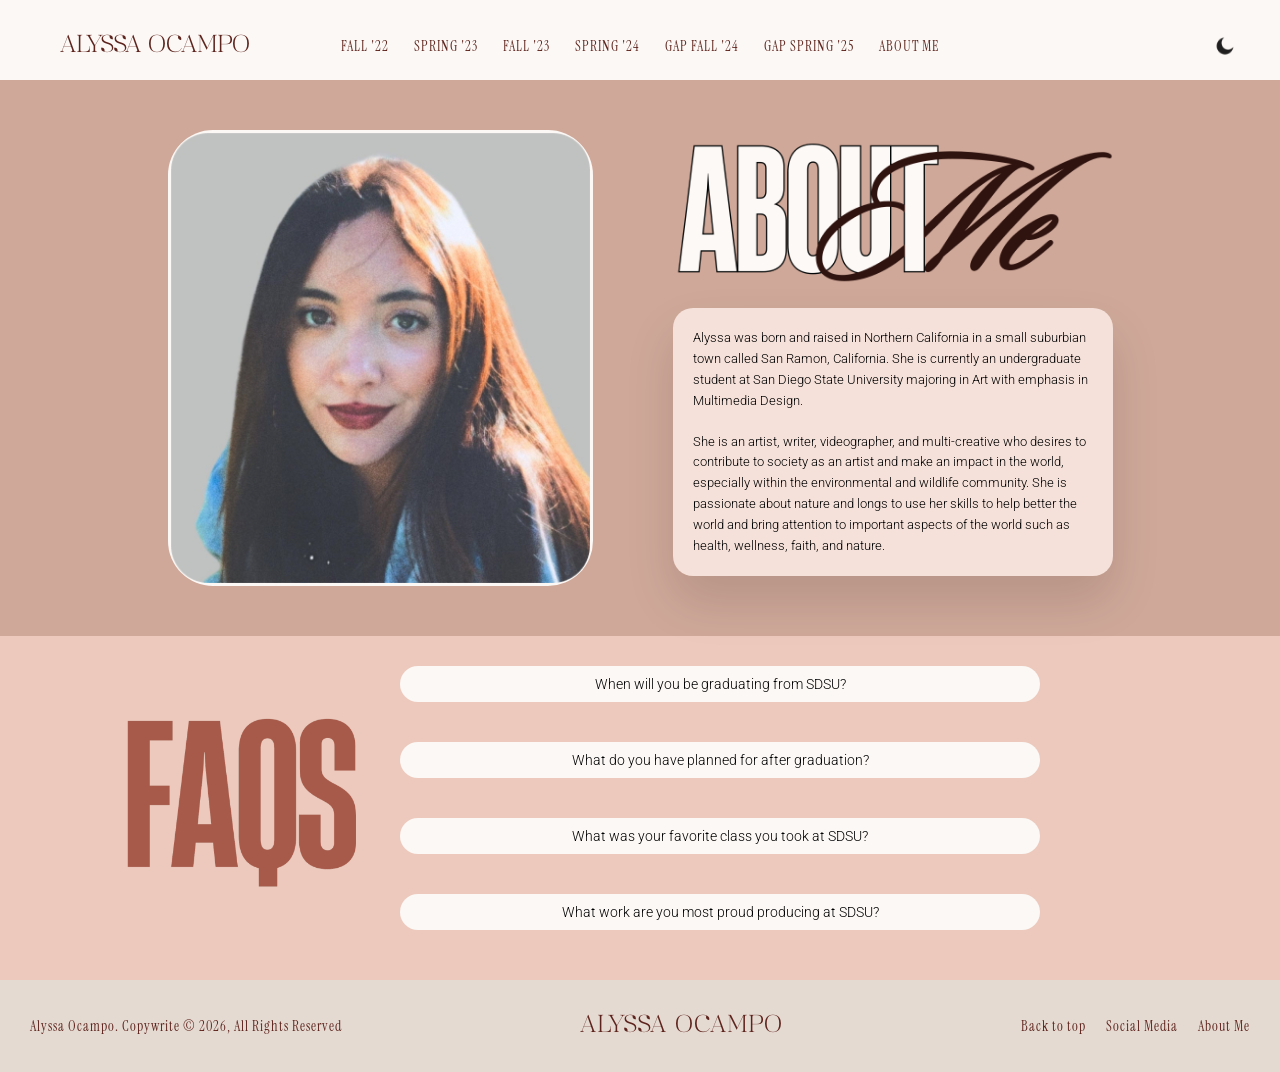
==== about.html @ 9df37e6b "Initial Build" ====
<!DOCTYPE html>
<html lang="en">
<head>
  <meta charset="UTF-8">
  <meta name="author" content="Art 444 Student About Page">
  <meta name="viewport" content="width=device-width, initial-scale=1, shrink-to-fit=no">
  <title>About Me</title>  
  <link rel="stylesheet" href="css/styles.css">
  <link rel="stylesheet" href="css/responsive.css">
</head>

<body> 

 <nav>
  <div class="nav-bar-container">
    <span class="headername">ALYSSA OCAMPO</span>
    <div class="nav-links">
      <a href="index.html#section-1">FALL '22</a>
      <a href="index.html#section-2">SPRING '23</a>
      <a href="index.html#section-3">FALL '23</a>
      <a href="index.html#section-4">SPRING '24</a>
      <a href="index.html#section-5">GAP FALL '24</a>
      <a href="index.html#section-6">GAP SPRING '25</a>
      <a class="button" href="about.html">ABOUT ME</a>
    </div>

    <!-- RIGHT SIDE -->
    <div class="nav-right">
      <div class="menu-toggle">☰</div>
      <img class="darkmoon" src="images/darkmoon.svg" alt="Dark moon">
    </div>

  </div>

</nav>

<!-- MAIN HEADER --> 
<section id="about-section">

<div class="about-wrapper">

  <img src="images/pic-of-me.jpg" class= "me" alt="me">
   
  <div class="about-content-paragraphs">
   
      <img class="about-title" src="images/aboutmelight.svg" alt="about me title">
      
      <div class="about-paragraphs">
        <p>Alyssa was born and raised in Northern California in a small suburbian town called San Ramon, California. She is currently an undergraduate student at San Diego State University majoring in Art with emphasis in Multimedia Design.</p>
        <p>She is an artist, writer, videographer, and multi-creative who desires to contribute to society as an artist and make an impact in the world, especially within the environmental and wildlife community. She is passionate about nature and longs to use her skills to help better the world and bring attention to important aspects of the world such as health, wellness, faith, and nature. </p>
      </div>

  </div>

  </div> 

<div class="group-about-title-right">
  
  
  </div>



</div>

</div>
  </section>    

<!-- FAQ SECTION -->  
<section id="faqs">
  <div class="container">

<img src="images/faqslight.svg" class= "faqtitle" alt="faqs">

   <div class="faq-right">
<details>
      <summary class="question">When will you be graduating from SDSU?</summary>
      <p class="answer">Lorem ipsum dolor sit amet, consectetur adipiscing elit. Fusce at nibh et massa convallis varius non tempus mauris. Phasellus ex augue, consectetur et mi eget, egestas finibus purus. Vivamus et tempor nunc. Curabitur et elit justo. Ut viverra sapien sit amet posuere viverra. Quisque porta consectetur felis, a ultricies odio consequat sit amet. Duis pellentesque laoreet leo. Lorem ipsum dolor sit amet, consectetur adipiscing elit. Quisque id ligula vitae mauris tincidunt pellentesque. Cras pretium mauris et facilisis sollicitudin.</p>
</details>

<details>
      <summary class="question">What do you have planned for after graduation?</summary>
      <p class="answer">Nunc commodo, libero efficitur auctor lobortis, mauris neque laoreet sem, ultrices iaculis sem purus suscipit odio. Sed tempor mauris non accumsan rhoncus. Interdum et malesuada fames ac ante ipsum primis in faucibus. Fusce diam magna, efficitur et elit quis, ornare molestie lorem. Pellentesque a tincidunt mauris, ac pretium ligula. Nam sed risus enim. Integer pulvinar placerat urna, volutpat tincidunt dui facilisis sed. Nunc ac augue eu metus vestibulum laoreet non pulvinar nunc. Ut tempus erat vitae molestie blandit. Maecenas vitae libero nisi. Cras ultrices consectetur egestas. Curabitur dapibus orci sapien, sodales sodales urna volutpat non.</p>
</details>

<details>
      <summary class="question">What was your favorite class you took at SDSU?</summary>
      <p class="answer">Nunc pharetra, urna vel dignissim cursus, nisi ante vehicula turpis, in vulputate mi ex sit amet dui. Pellentesque auctor lorem quis mi luctus ullamcorper. Phasellus sit amet ultricies felis, feugiat mattis diam. Fusce laoreet scelerisque pretium. Praesent at tortor a dolor bibendum lobortis eget eget lacus. Phasellus ut nisi non orci facilisis commodo a eget nulla. Suspendisse sit amet augue sed diam placerat lacinia vehicula vel velit. In non neque ante. Suspendisse felis enim, feugiat quis magna sit amet, vehicula fringilla ligula. Mauris at eros ut ipsum imperdiet egestas.</p>
</details>
      
<details>
      <summary class="question">What work are you most proud producing at SDSU?</summary>
      <p class="answer">Aenean scelerisque mauris cursus lectus volutpat, nec facilisis justo elementum. Cras nec pretium metus, sed convallis risus. Lorem ipsum dolor sit amet, consectetur adipiscing elit. Morbi euismod odio et odio consectetur, et dictum orci maximus. In elementum enim ex, vitae molestie lectus scelerisque non. Vestibulum ipsum nibh, pellentesque sed condimentum sit amet, eleifend eget orci. Pellentesque ac purus sapien. Vestibulum tellus elit, semper et urna ac, porta vulputate ligula. Phasellus aliquet urna nisi, a tincidunt metus ullamcorper vitae. Nam aliquam dolor nec tempor commodo. Donec tellus velit, fringilla non leo sed, auctor mollis sapien.</p>
</details>

  </div>
</div>
</section>

<!-- FOOTER SECTION -->  
<footer>
  <div class="footer-about">

    <p class="copywrite">Alyssa Ocampo. Copywrite © 2026, All Rights Reserved</p>


    <span class="footername"> ALYSSA OCAMPO</span> 

  <div class="links-about">

      <a href="#">Back to top</a>
      <a class="link" href="https://www.instagram.com/thealyssachanel/" target="_blank">Social Media</a>
      <a class="button" href="about.html">About Me</a>

  </div>

</div>

</footer>

<script src="js/script.js"></script>
</body>
</html>
---- css/styles.css ----
/* CSS GOES HERE */


* {
margin: 0;
  padding: 0;
}

@font-face {
    font-family: 'maiken';
    src: url(../fonts/maiken.otf);
}

@font-face {
font-family: 'instrumentalserif';
    src: url(../fonts/instrumentalserif.ttf)
}

@font-face {
font-family: 'Roboto-Light.ttf';
    src: url(../fonts/Roboto-Light.ttf)
}

:root{
  --primary-bg-color: #CFA899;
  
}

h2 {font-family: 'maiken';}


html {
    font-family: 'Roboto-Light.ttf', sans-serif;
}
body {
  margin: 0;
	padding: 0;
	border: 0;
	font-size: 100%;
	vertical-align: baseline;
  background-color: #CFA899;
}


/* this affects the colege era logo*/ 

.container {
    width: 100%;
    max-width: 1700px;
    text-align: left;
    margin: 0 auto;}

  
h1 {
    font-size: 3em;
}
/* this is where the background color and height of my nav bar is */
nav {
background-color: #FCF8F5;
height: 80px;
position: relative;
}

/* this is my name in the nav bar */
.headername {
  color:#5D241D;
  font-size: 20px;
  font-family: 'maiken';
  padding: 30px;
}

.nav-bar-container {
  display: flex;
  align-items: center;
  justify-content: space-between;
  font-size: 14px;
  font-family: 'instrumentalserif';
  padding: 0 30px;
}

/* this is getting rid of the blue link */
nav a {text-decoration:none;
color:#5D241D;
}

 /* Hide hamburger on desktop */
.menu-toggle {
  display: none;
}

.nav-right {
  display: flex;
  align-items: left;
  gap: 15px;
  margin-left: auto;
}

.darkmoon {
  width: 40px;
  height: 40px;
}

.nav-links {
  display: flex;
  gap: 25px;              /* space between links */
  position: absolute;     /* lets it truly center */
  left: 50%;
  letter-spacing: 1px;
}

.collegeera {
  width: 600px;
  display: block;
  margin: 0 auto;
}

.main-timeline {
  font-family: 'maiken', serif;
  font-size: 40px;
  text-align: center;
  margin-top: 60px; /*space below "college era" */
  margin-bottom:60px; /*space above first section */
  color: #FCF8F5;
  letter-spacing: 10px;

}

.headline h2 {
  font-family: 'maiken', serif;
  font-size: 30px;
  font-weight: 400;
  font-style: italic;
  margin: 0;
  align-items: center;
  color: #5D241D;
  letter-spacing: 2px;
}
/*this is the paragraph*/

.headline {
  display: grid;
  grid-template-columns: 1fr 2fr;
  gap: 30px;   
  align-items: center;
  margin-bottom: 50px;
  font-family: 'Roboto-Light.ttf';
}

.container-odd,
.container-even {
  max-width: 1050px;  /*this is the boxes behind*/      
  width: 100%;               /* allows breathing room */
  margin: 40px auto;       /* space between sections */
  padding: 40px 60px;     /* internal spacing */
  border-radius: 50px;
  box-shadow: 0 25px 50px rgba(0, 0, 0, 0.12);
}


/*these are the images*/

.gallery {
  display: flex;
  flex-wrap: wrap;
  gap:20px;
  justify-content: space-between;
}

/*this affects the individual images themselves (rounded corners etc) */

.gallery-image {
  border-radius: 30px;
  object-fit: cover;
  box-shadow: 0 10px 25px rgba(0, 0, 0, 0.1);
  width: 30%;
}

.container-even {
  background-color: #efe4dc;
}

.container-odd {
  background-color: #ECC9BC;
}

.copywrite {
  font-family: 'instrumentalserif';
  color: #5D241D;
  font-size: 14px;
  display: flex;
}


.footername {

  font-family:'maiken';
  color:#5D241D;
  font-size: 20px;}

.links {

  font-family:'instrumentalserif';
  color:#5D241D;
  font-size: 14px;
  display: flex;
  gap: 20px;

}

.links a {
  text-decoration: none;
  color: #5D241D;
}
/* the color behind */
.footer {
    background-color: #E5DAD1;
    padding: 30px;
    height: auto;
    display: flex;
    justify-content:space-between;
    align-items: center;
    letter-spacing: 1px;
  
  }



/* ABOUT PAGE*/

.menu-toggle {
  display: none;
}

.nav-right {
  display: flex;
  align-items: center;
  gap:15px;
}

.main-nav-about {
  background-color: #FCF8F5;
  height: 80px;
}

.nav-bar-container {
  display: flex;
  align-items: center;
  justify-content: space-between;
  padding: 0 30px;
  font-size: 14px;
  font-family: 'instrumentalserif';
  position: relative;
}

.headername {
  color: #5D241D;
  font-size: 20px;
  font-family: 'maiken';
}

.main-nav a {
  text-decoration: none;
  color: #5D241D;
}

.nav-links {
  display: flex;
  gap: 25px;
  position: absolute;
  left: 50%;
  transform: translateX(-50%);
  letter-spacing: 1px;
}

.darkmoon {
  width: 50px;
  height: 50px;
}

#about-section {
  background-color: #CFA899;
  padding: 50px 0;              /*this is the space between the nav bar and about me*/
  display: flex;
  justify-content: center;
}

.about-wrapper {
  display:flex;
  align-items: center;
  gap: 80px;
  justify-content: center;
  padding: 0 30px; /*space between the left and right */
}

.group-about-title-right {
  display:flex;
  flex-direction: column;
}

.me {
  width: 425px;
  border-radius: 45px;
  justify-content: center;
  align-items: center;
}

.about-paragraphs {
  max-width: 400px;
  font-family: 'Roboto-Light.ttf';
  line-height: 1.6;
  border-radius: 20px;
  padding: 20px;
  margin: 0px;
  background-color: #F5E1D9;
  font-size: 13px;
  display: flex;
    flex-direction: column;
    gap: 20px;
    box-shadow: 0 25px 50px rgba(0, 0, 0, 0.12);
}

.about-content-paragraphs {
  display:flex;
  flex-flow:column;
  gap: 25px;
}
.faqheading {
  width: 500px;
  margin-bottom: 30px;
}

/* faq sections*/

#faqs {
background-color: #ECC9BC;
padding: 100px 0;
padding: 20px;
}

#faqs .container {
  display: flex;
  justify-content: center;  /*this is the background of FAQS*/
  align-items: flex-start;
  max-width: 1100px;
  margin: 0 auto;
}

/*faqs TITLE*/

.faqtitle {
  width: 300px;
height: auto;
}

details {
width: 100%;
margin-bottom: 20px;
padding: 10px;
}

/* this is removing the default arrow on my page*/
summary {
  list-style: none;
  cursor: pointer;
}

/* This is styling the bubble questions*/
.question {
background-color: #FCF8F5;
padding: 10px 20px;
border-radius: 30px;
text-align: center;
font-size: 14px;
width: 800px;
}
.question:hover {
  background-color: #e8ded7;
}

/* this is styling my ANSWER */
.answer {
  margin-top: 15px;
  font-size: 14px;
  line-height: 1.6;
  width:800px;
}

.faq-right {
  flex: 1;
}

/* footer */

.footername {

  font-family:'maiken';
  color:#5D241D;
  font-size: 20px;}

.links-about {

  font-family:'instrumentalserif';
  color:#5D241D;
  font-size: 14px;
  display: flex;
  gap: 20px;
}

.links-about a {
  text-decoration: none;
  color: #5D241D;
}
/* the color behind */
.footer-about {
    background-color: #E5DAD1;
    padding: 30px;
    height: auto;
    display: flex;
    justify-content:space-between;
    align-items: center;
    letter-spacing: 1px;
  }

  .question{
  width:100%;
  max-width:600px;
}

.answer{
  width:100%;
  max-width:600px;
}
 nav {
  background-color: #FCF8F5;
  height: 80px;
  position: relative;
}

.menu-toggle-about {
  display: none;
}
---- css/responsive.css ----
/* TABLET VIEW */
@media only screen and (max-width:992px) {
.collegeera {
    width: 400px;
  }

  .main-timeline {
    font-size: 30px;
    letter-spacing: 5px;
  }

  .headline {
    grid-template-columns: 1fr;
    text-align: center;
    gap: 15px;
  }

  .container-odd,
  .container-even {
    padding: 25px;
    border-radius: 30px;
  }

  .gallery {
  display: flex;
  flex-wrap: wrap;
  gap:20px;
  justify-content: space-between;
}

/*this affects the individual images themselves (rounded corners etc) */

.gallery-image {
  border-radius: 30px;
  object-fit: cover;
  box-shadow: 0 10px 25px rgba(0, 0, 0, 0.1);
  width: 30%;
  gap: 20px;
}
  /* NAVIGATION */

  .menu-toggle {
    display: block;
    font-size: 28px;
    cursor: pointer;
    line-height: 40px;
    
  }

  .darkmoon {
    display:block;
    width: 50px;
    height: 50px;
  }

  section {
    padding: 0 30px;
  }

  .nav-links {
    display: none;
    flex-direction: column;
    background: #FCF8F5;
    position: absolute;
    top: 80px;
    left: 0;
    width: 100%;
    padding: 20px;
    gap: 15px;
    text-align: center;
  }

  .nav-links.active {
    display: flex;
  }

  .nav-right {
  position: absolute;
  right: 30px;
  top: 50%;
  transform: translateY(-50%);
  display: flex;
  align-items: center;
  gap: 15px;
}

  .footer {
    flex-direction: column;
    gap: 15px;
    text-align: center;
  }



  /* about tablet*/

    /* hide center nav links */
  .nav-links {
    display: none;
  }

  /* show hamburger menu */
  .menu-toggle {
    display: block;
    font-size: 28px;
    cursor: pointer;
  }

  /* keep moon + toggle aligned right */
  .nav-right {
    display: flex;
    align-items: center;
    gap: 12px;
  }

  /* slightly smaller name */
  .headername {
    font-size: 18px;
  }

}

/* MOBILE VIEW */
@media only screen and (max-width: 478px) {

  .collegeera {
    width: 250px;
  }

  .darkmoon {
    width: 40px;
    height: 40px;
    display: block;
  }

  .main-timeline {
    font-size: 16px;
    letter-spacing: 5px;
    margin: 5px;
  }

  .headline {
    grid-template-columns: 1fr;
    text-align: center;
    gap: 15px;
  }

  .container-odd,
  .container-even {
    padding: 25px;
    border-radius: 30px;
  }

  .gallery {
    flex-direction: column;
    justify-content: center;    
    display:flex;
    width: 100%;
  }

  .gallery-image {
    width: 100%; /* one image per row */
  }

  /* NAVIGATION */

  .menu-toggle {
    display: flex;
    font-size: 22px;
    cursor: pointer;
    align-items: center;
    line-height: 1;
    height: 40px;
  }

  .headline {
    font-size: 14px;
  }

  section {
    padding: 0 30px;
  }

  .nav-links {
    display: none;
    flex-direction: column;
    background: #FCF8F5;
    position: absolute;
    top: 80px;
    left: 0;
    width: 100%;
    padding: 20px;
    gap: 15px;
    text-align: center;
  }

  .nav-links.active {
    display: flex;
  }

  .footer {
    flex-direction: column;
    gap: 15px;
    text-align: center;
  }

  .headername {
    font-size: 16px;
    align-items: center;
  }

      .nav-right {
        position: absolute;
        right: 30px;
        top: 50%;
        transform: translateY(-50%);
        display: flex;
        align-items: center;
        gap: 15px;
    }






    
.main-nav-about {
  background-color: #FCF8F5;
  height: 80px;
}

.nav-bar-container {
  display: flex;
  align-items: center;
  justify-content: space-between;
  padding: 0 30px;
  font-size: 14px;
  font-family: 'instrumentalserif';
  position: relative;
}

.headername {
  color: #5D241D;
  font-size: 20px;
  font-family: 'maiken';
}


.nav-links {
  display: flex;
  gap: 25px;
  position: absolute;
  left: 50%;
  transform: translateX(-50%);
  letter-spacing: 1px;
}

.darkmoon {
  width: 80px;
  height: 80px;
}

.about-wrapper {
  flex-direction: column;
  align-items: center;
  text-align: center;
  gap: 25px;
}

.me {
  width:240px;
}

.about-title {
  width: 240px;
}

.about-paragraphs {
  max-width: 280px;
  font-size: 12px;
  padding: 15px;
}

#faqs .container{
  flex-direction: column;
  align-items: center;
  text-align: center;
}

.menu-toggle-about {
    display: flex;
    font-size: 22px;
    cursor: pointer;
    align-items: center;
    line-height: 1;
    height: 40px;
  }

  .nav-links-about {
    display: none;
  }
}

@media only screen and (max-width:992px) {

  .me {
width: 50%;
  }

.about-content-paragraphs {
width: 50%;
}

.about-wrapper{
  flex-direction:column;
  gap:40px;
  text-align:center;
}

.about-content-paragraphs{
  align-items:center;
}

.about-title{
  width:350px;
}

.about-paragraphs{
  max-width:500px;
  width:110%;
  font-size:14px;
}

#faqs .container{
  flex-direction:column;
  align-items:center;
  text-align:center;
}

.faqtitle{
  width:200px;
  margin-bottom:40px;
}

.faq-right{
  width:100%;
  display:flex;
  flex-direction:column;
  align-items:center;
}

.question{
  width:90%;
  max-width:600px;
}

.answer{
  width:90%;
  max-width:600px;
  text-align:left;
}

.question {
        width: 90%;
        margin: 0 auto;
    }

    /* FOOTER */

.footer-about{
  flex-direction:column;
  gap:20px;
  text-align:center;
}

.links-about{
  justify-content:center;
}

}
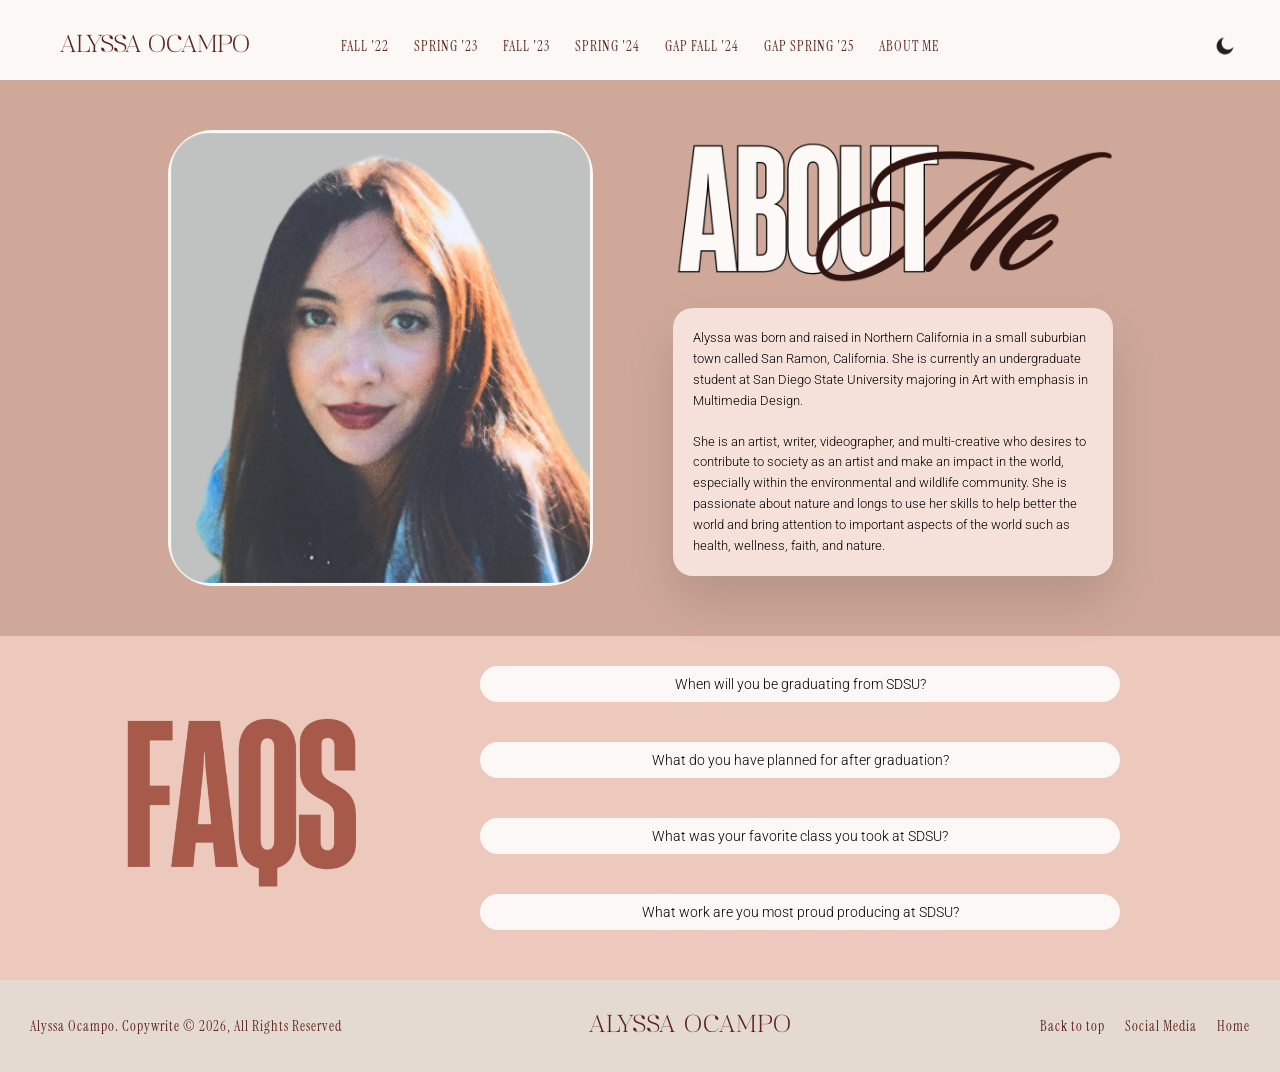
==== commit 8f75302d: "changes changes" ====
--- a/about.html
+++ b/about.html
@@ -110,7 +110,7 @@
 
       <a href="#">Back to top</a>
       <a class="link" href="https://www.instagram.com/thealyssachanel/" target="_blank">Social Media</a>
-      <a class="button" href="about.html">About Me</a>
+      <a class="button" href="index.html">Home</a>
 
   </div>
 
--- a/css/styles.css
+++ b/css/styles.css
@@ -86,6 +86,32 @@
  /* Hide hamburger on desktop */
 .menu-toggle {
   display: none;
+  flex-direction: column;
+  justify-content: center;
+  gap: 5px;
+  cursor: pointer;
+  size: 10px;
+  transform: scale(0.8);
+}
+
+.menu-toggle span {
+  width: 25px;
+  height: 2px;
+  background-color: #5D241D;
+  transition: all 0.3s ease;
+}
+
+/* ANIMATION TO X */
+.menu-toggle.active span:nth-child(1) {
+  transform: rotate(45deg) translate(5px, 5px);
+}
+
+.menu-toggle.active span:nth-child(2) {
+  opacity: 0;
+}
+
+.menu-toggle.active span:nth-child(3) {
+  transform: rotate(-45deg) translate(5px, -5px);
 }
 
 .nav-right {
@@ -106,6 +132,14 @@
   position: absolute;     /* lets it truly center */
   left: 50%;
   letter-spacing: 1px;
+}
+
+.nav-links a {
+  transition: opacity 0.2s ease;
+}
+
+.nav-links a:hover {
+  opacity: 0.6;
 }
 
 .collegeera {
@@ -149,7 +183,6 @@
 .container-odd,
 .container-even {
   max-width: 1050px;  /*this is the boxes behind*/      
-  width: 100%;               /* allows breathing room */
   margin: 40px auto;       /* space between sections */
   padding: 40px 60px;     /* internal spacing */
   border-radius: 50px;
@@ -225,6 +258,15 @@
 
 
 
+
+
+
+
+
+
+
+
+
 /* ABOUT PAGE*/
 
 .menu-toggle {
@@ -373,16 +415,26 @@
 font-size: 14px;
 width: 800px;
 }
+
+.question {
+  width: 100%;
+  max-width: 600px;
+  margin: 0 auto;   /* 🔥 centers the pill */
+  text-align: center;
+}
+
 .question:hover {
   background-color: #e8ded7;
 }
 
 /* this is styling my ANSWER */
 .answer {
-  margin-top: 15px;
-  font-size: 14px;
-  line-height: 1.6;
-  width:800px;
+  width: 100%;
+  max-width: 600px;
+  margin: 0 auto;         
+  text-align: center;
+  font-size: 13px;
+  padding: 15px 20px;
 }
 
 .faq-right {
@@ -421,15 +473,6 @@
     letter-spacing: 1px;
   }
 
-  .question{
-  width:100%;
-  max-width:600px;
-}
-
-.answer{
-  width:100%;
-  max-width:600px;
-}
  nav {
   background-color: #FCF8F5;
   height: 80px;
--- a/css/responsive.css
+++ b/css/responsive.css
@@ -10,10 +10,15 @@
   }
 
   .headline {
-    grid-template-columns: 1fr;
-    text-align: center;
-    gap: 15px;
-  }
+  grid-template-columns: 1fr;
+  text-align: center;
+}
+
+.headline p {
+  max-width: 500px;
+  margin: 0 auto;
+  line-height: 1.6;
+}
 
   .container-odd,
   .container-even {
@@ -40,17 +45,147 @@
   /* NAVIGATION */
 
   .menu-toggle {
-    display: block;
-    font-size: 28px;
-    cursor: pointer;
-    line-height: 40px;
-    
-  }
+  display: flex !important;
+}
 
   .darkmoon {
     display:block;
     width: 50px;
     height: 50px;
+  }
+
+  section {
+    padding: 0 30px;
+  }
+
+  .nav-links {
+  display: none; /* 🔥 hide by default */
+  flex-direction: column;
+  background: #FCF8F5;
+  position: absolute;
+  top: 80px;
+  left: 0;
+  width: 100%;
+  padding: 20px;
+  gap: 15px;
+  text-align: center;
+}
+
+  .nav-links.active {
+  opacity: 1;
+  transform: translateY(0);
+  pointer-events: auto;
+}
+
+.nav-right {
+  display: flex;
+  align-items: center;
+  gap: 10px;
+}
+
+  .footer {
+    flex-direction: column;
+    gap: 15px;
+    text-align: center;
+  }
+
+  .menu-toggle.active span:nth-child(1) {
+  transform: rotate(45deg) translate(5px, 5px);
+}
+
+.menu-toggle.active span:nth-child(2) {
+  opacity: 0;
+}
+
+.menu-toggle.active span:nth-child(3) {
+  transform: rotate(-45deg) translate(5px, -5px);
+}
+
+
+
+  /* about tablet*/
+
+    /* hide center nav links */
+  .nav-links {
+    display: none;
+  }
+
+  /* show hamburger menu */
+  .menu-toggle {
+    display: block;
+    font-size: 28px;
+    cursor: pointer;
+  }
+
+  /* keep moon + toggle aligned right */
+  .nav-right {
+    display: flex;
+    align-items: center;
+    gap: 12px;
+  }
+
+  /* slightly smaller name */
+  .headername {
+    font-size: 18px;
+  }
+
+}
+
+/* MOBILE VIEW */
+@media only screen and (max-width: 478px) {
+
+  .collegeera {
+    width: 250px;
+  }
+
+  .darkmoon {
+    width: 40px;
+    height: 40px;
+    display: block;
+  }
+
+  .main-timeline {
+    font-size: 16px;
+    letter-spacing: 5px;
+    margin: 5px;
+  }
+
+  .headline {
+    grid-template-columns: 1fr;
+    text-align: center;
+    gap: 15px;
+  }
+
+  .container-odd,
+  .container-even {
+    padding: 25px;
+    border-radius: 30px;
+  }
+
+  .gallery {
+    flex-direction: column;
+    justify-content: center;    
+    display:flex;
+    width: 100%;
+  }
+
+  .gallery-image {
+    width: 100%; /* one image per row */
+  }
+
+  /* NAVIGATION */
+
+  .menu-toggle {
+    display: flex;
+    font-size: 22px;
+    cursor: pointer;
+    align-items: center;
+    line-height: 1;
+    height: 40px;
+  }
+
+  .headline {
+    font-size: 14px;
   }
 
   section {
@@ -74,130 +209,6 @@
     display: flex;
   }
 
-  .nav-right {
-  position: absolute;
-  right: 30px;
-  top: 50%;
-  transform: translateY(-50%);
-  display: flex;
-  align-items: center;
-  gap: 15px;
-}
-
-  .footer {
-    flex-direction: column;
-    gap: 15px;
-    text-align: center;
-  }
-
-
-
-  /* about tablet*/
-
-    /* hide center nav links */
-  .nav-links {
-    display: none;
-  }
-
-  /* show hamburger menu */
-  .menu-toggle {
-    display: block;
-    font-size: 28px;
-    cursor: pointer;
-  }
-
-  /* keep moon + toggle aligned right */
-  .nav-right {
-    display: flex;
-    align-items: center;
-    gap: 12px;
-  }
-
-  /* slightly smaller name */
-  .headername {
-    font-size: 18px;
-  }
-
-}
-
-/* MOBILE VIEW */
-@media only screen and (max-width: 478px) {
-
-  .collegeera {
-    width: 250px;
-  }
-
-  .darkmoon {
-    width: 40px;
-    height: 40px;
-    display: block;
-  }
-
-  .main-timeline {
-    font-size: 16px;
-    letter-spacing: 5px;
-    margin: 5px;
-  }
-
-  .headline {
-    grid-template-columns: 1fr;
-    text-align: center;
-    gap: 15px;
-  }
-
-  .container-odd,
-  .container-even {
-    padding: 25px;
-    border-radius: 30px;
-  }
-
-  .gallery {
-    flex-direction: column;
-    justify-content: center;    
-    display:flex;
-    width: 100%;
-  }
-
-  .gallery-image {
-    width: 100%; /* one image per row */
-  }
-
-  /* NAVIGATION */
-
-  .menu-toggle {
-    display: flex;
-    font-size: 22px;
-    cursor: pointer;
-    align-items: center;
-    line-height: 1;
-    height: 40px;
-  }
-
-  .headline {
-    font-size: 14px;
-  }
-
-  section {
-    padding: 0 30px;
-  }
-
-  .nav-links {
-    display: none;
-    flex-direction: column;
-    background: #FCF8F5;
-    position: absolute;
-    top: 80px;
-    left: 0;
-    width: 100%;
-    padding: 20px;
-    gap: 15px;
-    text-align: center;
-  }
-
-  .nav-links.active {
-    display: flex;
-  }
-
   .footer {
     flex-direction: column;
     gap: 15px;
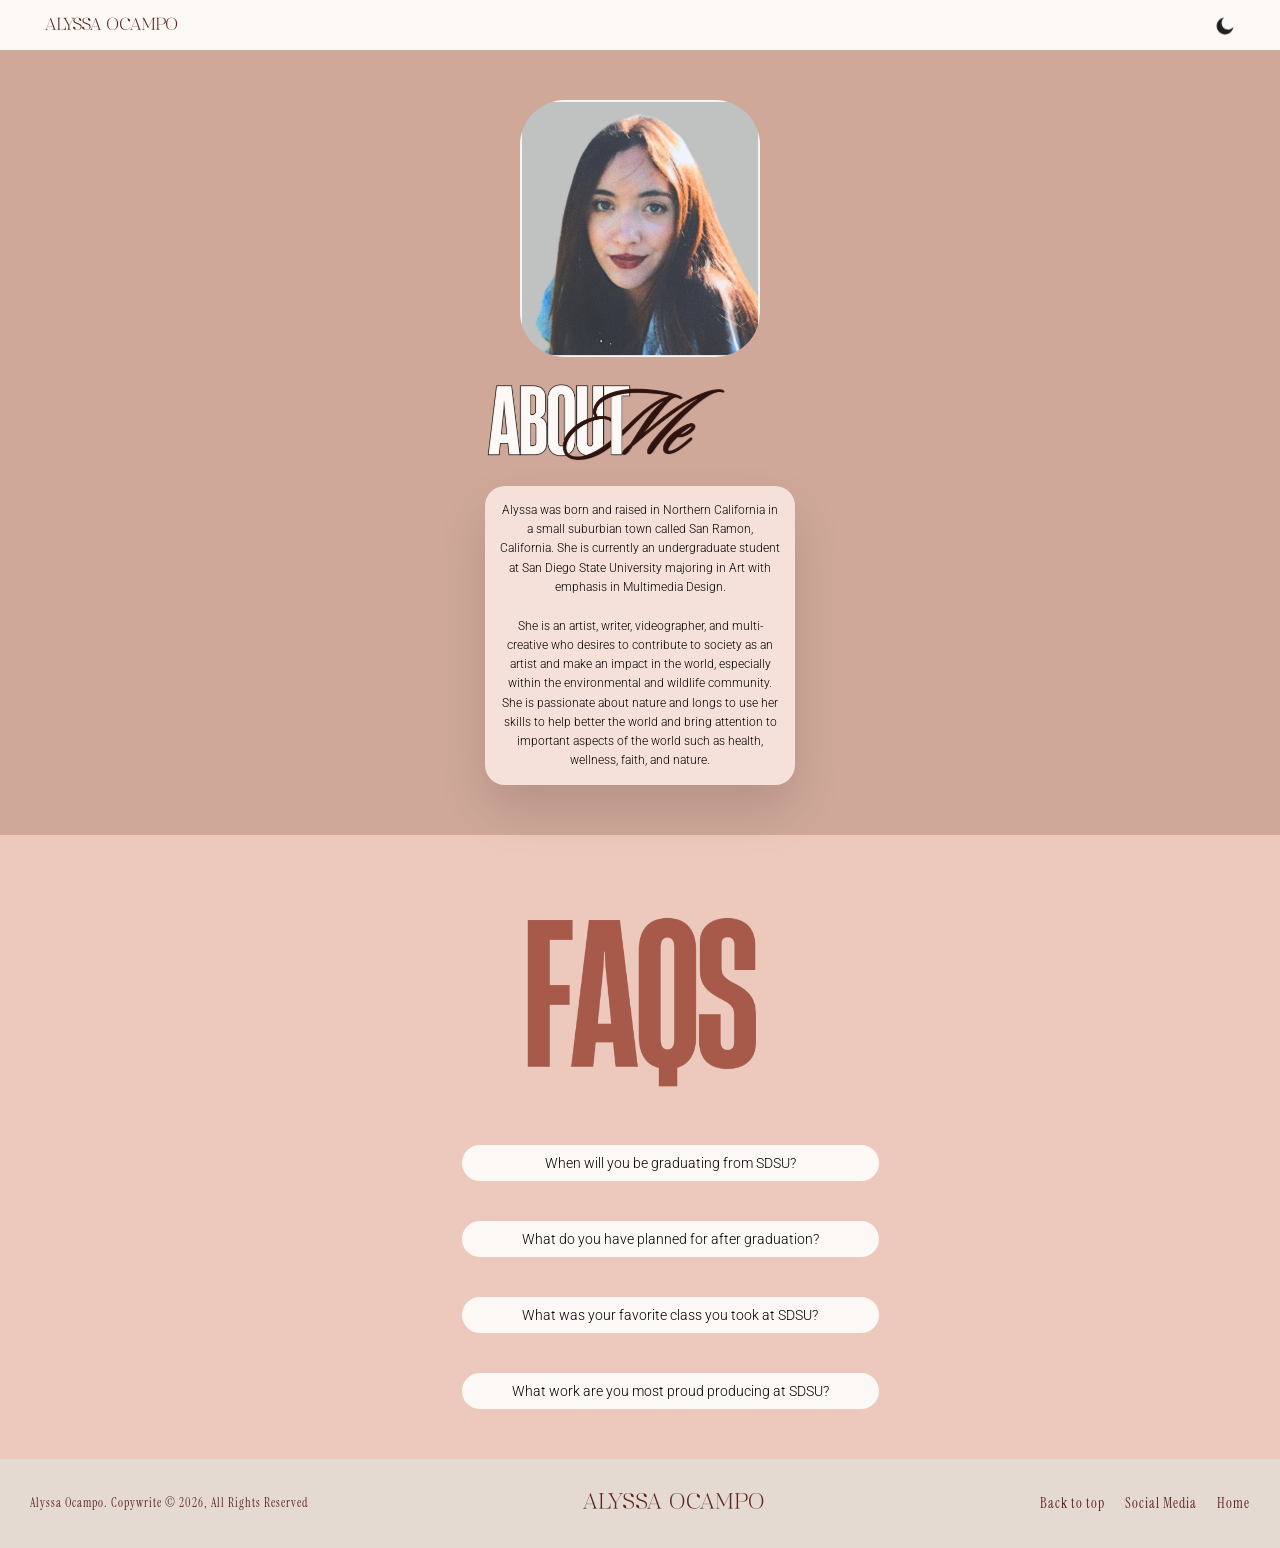
==== commit 32cc6687: "changes changes" ====
--- a/about.html
+++ b/about.html
@@ -26,7 +26,11 @@
 
     <!-- RIGHT SIDE -->
     <div class="nav-right">
-      <div class="menu-toggle">☰</div>
+      <div class="menu-toggle">
+  <span></span>
+  <span></span>
+  <span></span>
+</div>
       <img class="darkmoon" src="images/darkmoon.svg" alt="Dark moon">
     </div>
 
--- a/css/styles.css
+++ b/css/styles.css
@@ -57,7 +57,7 @@
 /* this is where the background color and height of my nav bar is */
 nav {
 background-color: #FCF8F5;
-height: 80px;
+height: 50px;
 position: relative;
 }
 
@@ -66,7 +66,7 @@
   color:#5D241D;
   font-size: 20px;
   font-family: 'maiken';
-  padding: 30px;
+  padding: 15px;
 }
 
 .nav-bar-container {
@@ -219,7 +219,7 @@
 .copywrite {
   font-family: 'instrumentalserif';
   color: #5D241D;
-  font-size: 14px;
+  font-size: 12px;
   display: flex;
 }
 
@@ -294,17 +294,6 @@
   position: relative;
 }
 
-.headername {
-  color: #5D241D;
-  font-size: 20px;
-  font-family: 'maiken';
-}
-
-.main-nav a {
-  text-decoration: none;
-  color: #5D241D;
-}
-
 .nav-links {
   display: flex;
   gap: 25px;
@@ -312,6 +301,18 @@
   left: 50%;
   transform: translateX(-50%);
   letter-spacing: 1px;
+}
+
+
+.headername {
+  color: #5D241D;
+  font-size: 20px;
+  font-family: 'maiken';
+}
+
+.main-nav a {
+  text-decoration: none;
+  color: #5D241D;
 }
 
 .darkmoon {
@@ -447,7 +448,7 @@
 
   font-family:'maiken';
   color:#5D241D;
-  font-size: 20px;}
+  font-size: 18px;}
 
 .links-about {
 
@@ -475,7 +476,7 @@
 
  nav {
   background-color: #FCF8F5;
-  height: 80px;
+  height: 50px;
   position: relative;
 }
 
--- a/css/responsive.css
+++ b/css/responsive.css
@@ -132,7 +132,7 @@
 }
 
 /* MOBILE VIEW */
-@media only screen and (max-width: 478px) {
+@media only screen and (max-width: 370px) {
 
   .collegeera {
     width: 250px;
@@ -149,6 +149,10 @@
     letter-spacing: 5px;
     margin: 5px;
   }
+
+  .headername {
+    font-size: 16px;
+   }
 
   .headline {
     grid-template-columns: 1fr;
@@ -215,10 +219,6 @@
     text-align: center;
   }
 
-  .headername {
-    font-size: 16px;
-    align-items: center;
-  }
 
       .nav-right {
         position: absolute;
@@ -230,6 +230,9 @@
         gap: 15px;
     }
 
+  
+}
+
 
 
 
@@ -253,13 +256,13 @@
 
 .headername {
   color: #5D241D;
-  font-size: 20px;
+  font-size: 14px;
   font-family: 'maiken';
 }
 
 
 .nav-links {
-  display: flex;
+  display: none;
   gap: 25px;
   position: absolute;
   left: 50%;
@@ -268,8 +271,8 @@
 }
 
 .darkmoon {
-  width: 80px;
-  height: 80px;
+  width: 50px;
+  height: 50px;
 }
 
 .about-wrapper {
@@ -304,14 +307,30 @@
     font-size: 22px;
     cursor: pointer;
     align-items: center;
-    line-height: 1;
-    height: 40px;
+    line-height: .5;
+    height: 20px;
   }
 
   .nav-links-about {
     display: none;
   }
-}
+
+.main-timeline {
+  font-family: 'maiken', serif;
+  font-size: 20px;
+  text-align: center;
+  margin-top: 60px; /*space below "college era" */
+  margin-bottom:60px; /*space above first section */
+  color: #FCF8F5;
+  letter-spacing: 10px;
+
+}
+
+
+
+
+
+
 
 @media only screen and (max-width:992px) {
 
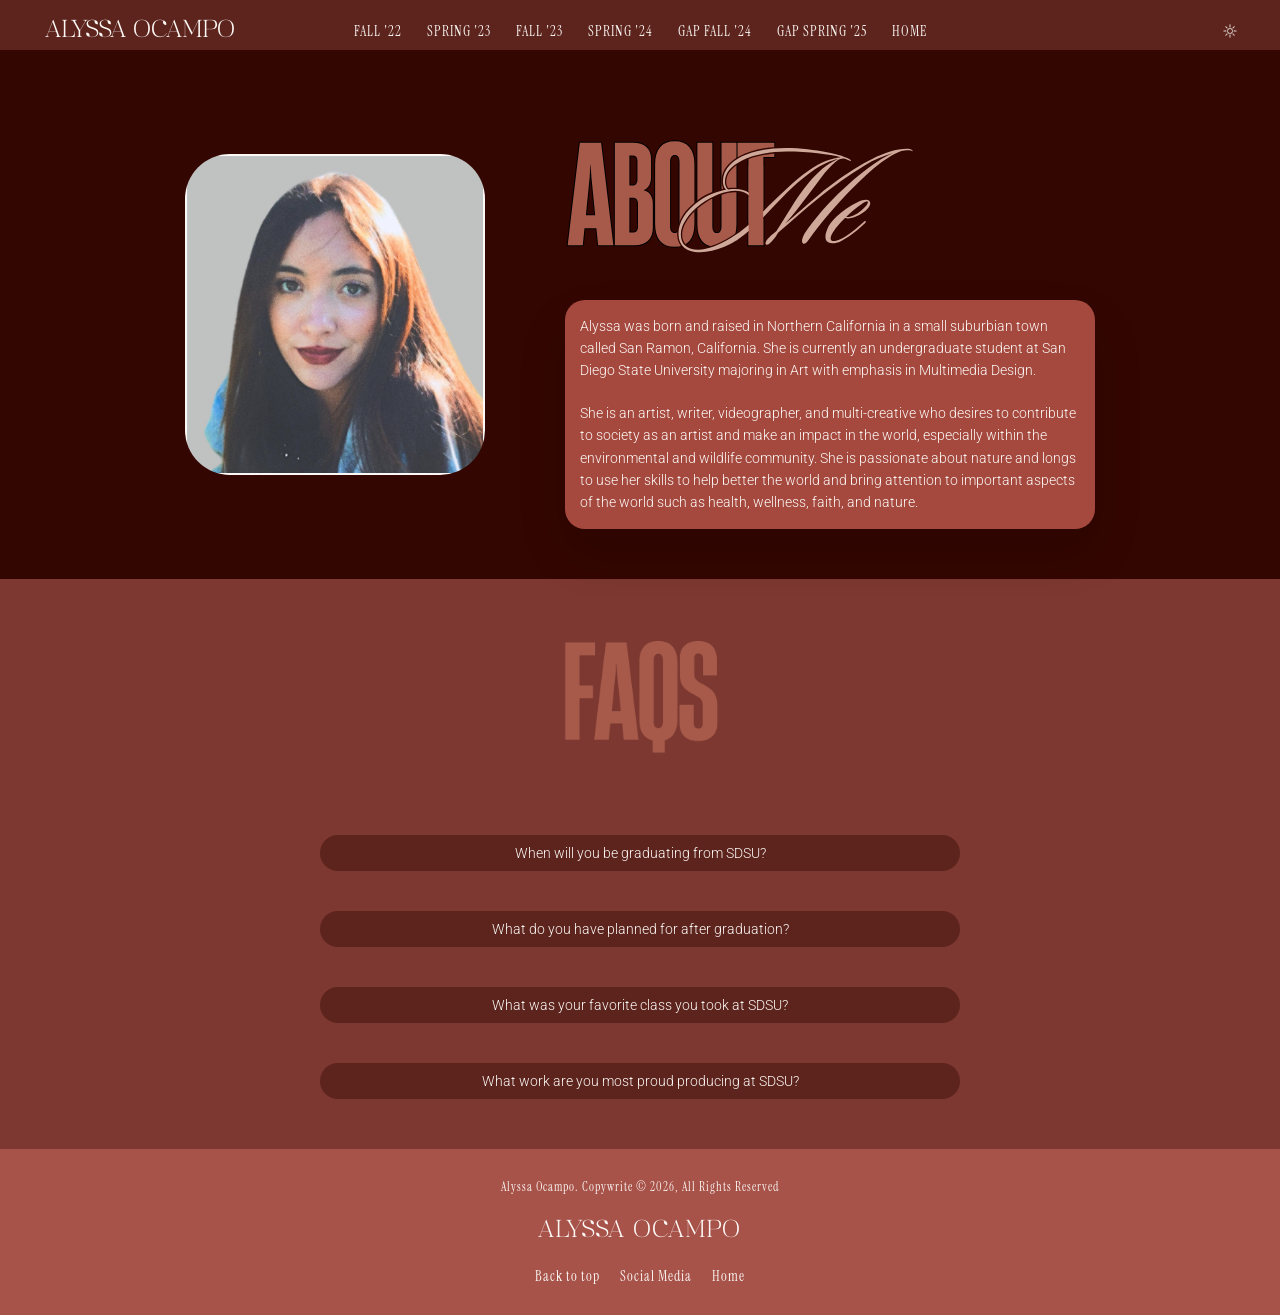
==== commit 44e8b2cf: "changes" ====
--- a/about.html
+++ b/about.html
@@ -5,37 +5,54 @@
   <meta name="author" content="Art 444 Student About Page">
   <meta name="viewport" content="width=device-width, initial-scale=1, shrink-to-fit=no">
   <title>About Me</title>  
-  <link rel="stylesheet" href="css/styles.css">
+  <link rel="stylesheet" href="css/styles.css" id="lightmode">
   <link rel="stylesheet" href="css/responsive.css">
 </head>
 
 <body> 
 
- <nav>
-  <div class="nav-bar-container">
+    <nav>
+  <div class="nav-bar-container"> 
+
     <span class="headername">ALYSSA OCAMPO</span>
+
     <div class="nav-links">
-      <a href="index.html#section-1">FALL '22</a>
-      <a href="index.html#section-2">SPRING '23</a>
-      <a href="index.html#section-3">FALL '23</a>
-      <a href="index.html#section-4">SPRING '24</a>
-      <a href="index.html#section-5">GAP FALL '24</a>
-      <a href="index.html#section-6">GAP SPRING '25</a>
-      <a class="button" href="about.html">ABOUT ME</a>
+      <a class="links" href="index.html#section-1">FALL '22</a>
+      <a class="links" href="index.html#section-2">SPRING '23</a>
+      <a class="links" href="index.html#section-3">FALL '23</a>
+      <a class="links" href="index.html#section-4">SPRING '24</a>
+      <a class="links" href="index.html#section-5">GAP FALL '24</a>
+      <a class="links" href="index.html#section-6">GAP SPRING '25</a>
+      <a class="button" href="index.html" target="_blank ">HOME</a>
     </div>
 
-    <!-- RIGHT SIDE -->
     <div class="nav-right">
       <div class="menu-toggle">
   <span></span>
   <span></span>
   <span></span>
 </div>
-      <img class="darkmoon" src="images/darkmoon.svg" alt="Dark moon">
+      <img class="toggle darkmoon" onclick="toggletheme()" src="images/darkmoon.svg" alt="Dark moon">
+    
+    <img class="toggle lightsun" onclick="toggletheme()" src="images/brightmode.svg" alt="Dark moon">
+    
+    
     </div>
 
   </div>
 
+<div class="dropdown">
+
+  <div class="dropdown-style" id="topNav">
+      <a href="#section-1">FALL '22</a>
+      <a href="#section-2">SPRING '23</a>
+      <a href="#section-3">FALL '23</a>
+      <a href="#section-4">SPRING '24</a>
+      <a href="#section-5">GAP FALL '24</a>
+      <a href="#section-6">GAP SPRING '25</a>
+      <a class="button" href="index.html" target="_blank ">HOME</a>
+    </div>
+</div>
 </nav>
 
 <!-- MAIN HEADER --> 
@@ -48,7 +65,9 @@
   <div class="about-content-paragraphs">
    
       <img class="about-title" src="images/aboutmelight.svg" alt="about me title">
-      
+
+          <img class="about-title-dark" src="images/about-me-dark-mode.svg" alt="about me title">
+
       <div class="about-paragraphs">
         <p>Alyssa was born and raised in Northern California in a small suburbian town called San Ramon, California. She is currently an undergraduate student at San Diego State University majoring in Art with emphasis in Multimedia Design.</p>
         <p>She is an artist, writer, videographer, and multi-creative who desires to contribute to society as an artist and make an impact in the world, especially within the environmental and wildlife community. She is passionate about nature and longs to use her skills to help better the world and bring attention to important aspects of the world such as health, wellness, faith, and nature. </p>
--- a/css/styles.css
+++ b/css/styles.css
@@ -94,6 +94,9 @@
   transform: scale(0.8);
 }
 
+
+
+
 .menu-toggle span {
   width: 25px;
   height: 2px;
@@ -101,18 +104,6 @@
   transition: all 0.3s ease;
 }
 
-/* ANIMATION TO X */
-.menu-toggle.active span:nth-child(1) {
-  transform: rotate(45deg) translate(5px, 5px);
-}
-
-.menu-toggle.active span:nth-child(2) {
-  opacity: 0;
-}
-
-.menu-toggle.active span:nth-child(3) {
-  transform: rotate(-45deg) translate(5px, -5px);
-}
 
 .nav-right {
   display: flex;
@@ -269,6 +260,30 @@
 
 /* ABOUT PAGE*/
 
+
+.dropdown-style {
+  display: flex;
+  flex-direction: column;
+  align-items: center;
+  gap: 25px;
+  background-color: #FCF8F5;
+  padding: 25px 0;
+  width: 100%;
+}
+
+.dropdown {
+  display: none;
+  position: absolute; /* 🔥 THIS IS THE KEY */
+  left: 0;
+  width: 100%;
+
+}
+
+.dropdown.active {
+  display: block;
+}
+
+
 .menu-toggle {
   display: none;
 }
@@ -284,15 +299,6 @@
   height: 80px;
 }
 
-.nav-bar-container {
-  display: flex;
-  align-items: center;
-  justify-content: space-between;
-  padding: 0 30px;
-  font-size: 14px;
-  font-family: 'instrumentalserif';
-  position: relative;
-}
 
 .nav-links {
   display: flex;
@@ -302,6 +308,13 @@
   transform: translateX(-50%);
   letter-spacing: 1px;
 }
+
+nav {
+  background-color: #FCF8F5;
+  height: 50px;
+  position: relative;
+}
+
 
 
 .headername {
@@ -474,15 +487,7 @@
     letter-spacing: 1px;
   }
 
- nav {
-  background-color: #FCF8F5;
-  height: 50px;
-  position: relative;
-}
-
-.menu-toggle-about {
-  display: none;
-}
+
 
 
   
--- a/css/responsive.css
+++ b/css/responsive.css
@@ -3,6 +3,59 @@
 .collegeera {
     width: 400px;
   }
+
+  .college-era-dark {
+        width: 400px;
+  }
+
+.menu-toggle {
+  display: flex !important;
+}
+
+  .toggle {
+    width: 50px;
+    height: 50px;
+  }
+
+  .nav-links {
+  display: none; /* hide by default */
+  flex-direction: column;
+  background: #FCF8F5;
+  position: absolute;
+  top: 80px;
+  left: 0;
+  width: 100%;
+  padding: 20px 0;
+  gap: 15px;
+  text-align: center;
+}
+
+  .nav-links.active {
+  opacity: 1;
+  transform: translateY(0);
+  pointer-events: auto;
+}
+
+.nav-right {
+  display: flex;
+  align-items: center;
+  gap: 10px;
+}
+
+.dropdown-style {
+display: flex;
+flex-direction: column;
+gap: 30px;
+align-items: center;
+padding: 20px;
+position: absolute;
+width: 100%;
+font-size: px;
+
+}
+
+
+
 
   .main-timeline {
     font-size: 30px;
@@ -42,46 +95,10 @@
   width: 30%;
   gap: 20px;
 }
-  /* NAVIGATION */
-
-  .menu-toggle {
-  display: flex !important;
-}
-
-  .darkmoon {
-    display:block;
-    width: 50px;
-    height: 50px;
-  }
-
+  
   section {
     padding: 0 30px;
   }
-
-  .nav-links {
-  display: none; /* 🔥 hide by default */
-  flex-direction: column;
-  background: #FCF8F5;
-  position: absolute;
-  top: 80px;
-  left: 0;
-  width: 100%;
-  padding: 20px;
-  gap: 15px;
-  text-align: center;
-}
-
-  .nav-links.active {
-  opacity: 1;
-  transform: translateY(0);
-  pointer-events: auto;
-}
-
-.nav-right {
-  display: flex;
-  align-items: center;
-  gap: 10px;
-}
 
   .footer {
     flex-direction: column;
@@ -138,11 +155,10 @@
     width: 250px;
   }
 
-  .darkmoon {
-    width: 40px;
-    height: 40px;
-    display: block;
-  }
+  .college-era-dark {
+    width: 250px;
+  }
+
 
   .main-timeline {
     font-size: 16px;
@@ -197,7 +213,7 @@
   }
 
   .nav-links {
-    display: none;
+  
     flex-direction: column;
     background: #FCF8F5;
     position: absolute;
@@ -254,15 +270,8 @@
   position: relative;
 }
 
-.headername {
-  color: #5D241D;
-  font-size: 14px;
-  font-family: 'maiken';
-}
-
 
 .nav-links {
-  display: none;
   gap: 25px;
   position: absolute;
   left: 50%;
@@ -270,24 +279,16 @@
   letter-spacing: 1px;
 }
 
-.darkmoon {
-  width: 50px;
-  height: 50px;
-}
-
-.about-wrapper {
-  flex-direction: column;
-  align-items: center;
-  text-align: center;
-  gap: 25px;
-}
-
 .me {
-  width:240px;
+  width: 300px;
 }
 
 .about-title {
   width: 240px;
+}
+
+.about-title-dark {
+    width: 240px;
 }
 
 .about-paragraphs {
@@ -311,9 +312,7 @@
     height: 20px;
   }
 
-  .nav-links-about {
-    display: none;
-  }
+  
 
 .main-timeline {
   font-family: 'maiken', serif;
@@ -343,9 +342,10 @@
 }
 
 .about-wrapper{
-  flex-direction:column;
-  gap:40px;
-  text-align:center;
+    flex-direction: column;
+    text-align: center;
+    gap: 40px;
+  }
 }
 
 .about-content-paragraphs{
@@ -354,6 +354,10 @@
 
 .about-title{
   width:350px;
+}
+
+.about-title-dark {
+    width: 350px;
 }
 
 .about-paragraphs{
@@ -408,5 +412,3 @@
   justify-content:center;
 }
 
-}
-
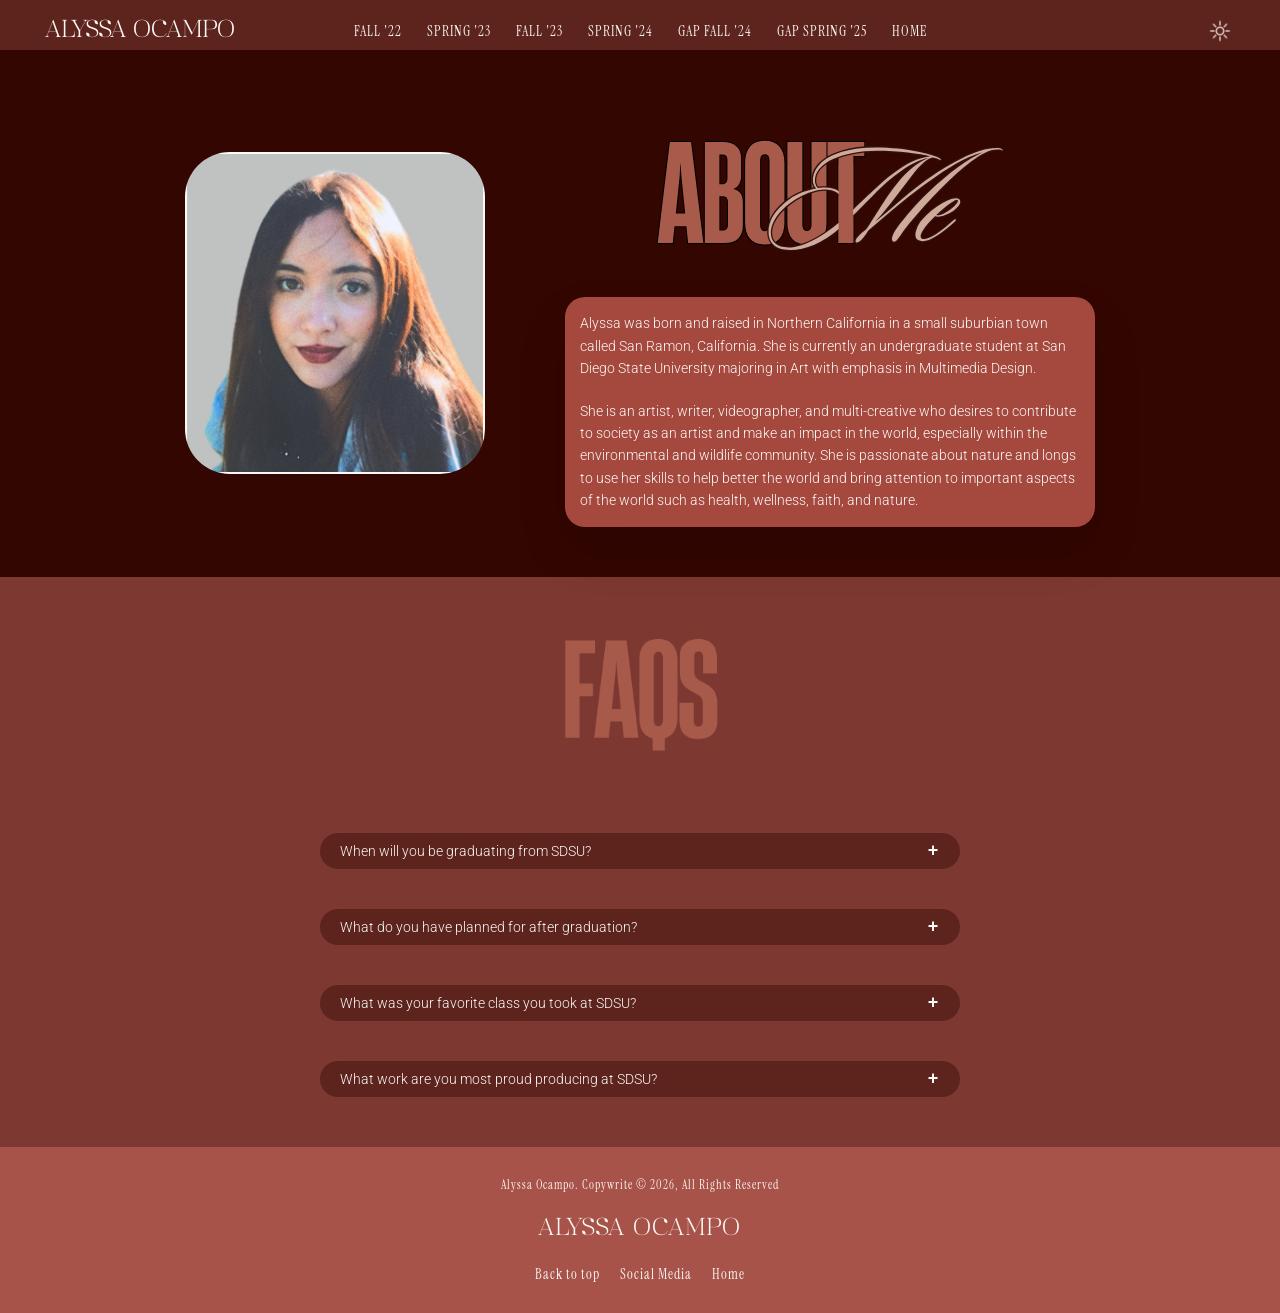
==== commit 867beb7d: "changes changes" ====
--- a/about.html
+++ b/about.html
@@ -97,28 +97,44 @@
 
    <div class="faq-right">
 <details>
-      <summary class="question">When will you be graduating from SDSU?</summary>
+      <summary class="question">
+  <span>When will you be graduating from SDSU?</span>
+  <span class="icon"></span>
+</summary>
       <p class="answer">Lorem ipsum dolor sit amet, consectetur adipiscing elit. Fusce at nibh et massa convallis varius non tempus mauris. Phasellus ex augue, consectetur et mi eget, egestas finibus purus. Vivamus et tempor nunc. Curabitur et elit justo. Ut viverra sapien sit amet posuere viverra. Quisque porta consectetur felis, a ultricies odio consequat sit amet. Duis pellentesque laoreet leo. Lorem ipsum dolor sit amet, consectetur adipiscing elit. Quisque id ligula vitae mauris tincidunt pellentesque. Cras pretium mauris et facilisis sollicitudin.</p>
 </details>
 
 <details>
-      <summary class="question">What do you have planned for after graduation?</summary>
+
+    <summary class="question">
+  <span> What do you have planned for after graduation? </span>
+  <span class="icon"></span>
+</summary>
       <p class="answer">Nunc commodo, libero efficitur auctor lobortis, mauris neque laoreet sem, ultrices iaculis sem purus suscipit odio. Sed tempor mauris non accumsan rhoncus. Interdum et malesuada fames ac ante ipsum primis in faucibus. Fusce diam magna, efficitur et elit quis, ornare molestie lorem. Pellentesque a tincidunt mauris, ac pretium ligula. Nam sed risus enim. Integer pulvinar placerat urna, volutpat tincidunt dui facilisis sed. Nunc ac augue eu metus vestibulum laoreet non pulvinar nunc. Ut tempus erat vitae molestie blandit. Maecenas vitae libero nisi. Cras ultrices consectetur egestas. Curabitur dapibus orci sapien, sodales sodales urna volutpat non.</p>
 </details>
 
 <details>
-      <summary class="question">What was your favorite class you took at SDSU?</summary>
+
+  <summary class="question">
+  <span> What was your favorite class you took at SDSU? </span>
+  <span class="icon"></span>
+</summary>
       <p class="answer">Nunc pharetra, urna vel dignissim cursus, nisi ante vehicula turpis, in vulputate mi ex sit amet dui. Pellentesque auctor lorem quis mi luctus ullamcorper. Phasellus sit amet ultricies felis, feugiat mattis diam. Fusce laoreet scelerisque pretium. Praesent at tortor a dolor bibendum lobortis eget eget lacus. Phasellus ut nisi non orci facilisis commodo a eget nulla. Suspendisse sit amet augue sed diam placerat lacinia vehicula vel velit. In non neque ante. Suspendisse felis enim, feugiat quis magna sit amet, vehicula fringilla ligula. Mauris at eros ut ipsum imperdiet egestas.</p>
 </details>
       
 <details>
-      <summary class="question">What work are you most proud producing at SDSU?</summary>
+  <summary class="question">
+  <span> What work are you most proud producing at SDSU? </span>
+  <span class="icon"></span>
+</summary>
       <p class="answer">Aenean scelerisque mauris cursus lectus volutpat, nec facilisis justo elementum. Cras nec pretium metus, sed convallis risus. Lorem ipsum dolor sit amet, consectetur adipiscing elit. Morbi euismod odio et odio consectetur, et dictum orci maximus. In elementum enim ex, vitae molestie lectus scelerisque non. Vestibulum ipsum nibh, pellentesque sed condimentum sit amet, eleifend eget orci. Pellentesque ac purus sapien. Vestibulum tellus elit, semper et urna ac, porta vulputate ligula. Phasellus aliquet urna nisi, a tincidunt metus ullamcorper vitae. Nam aliquam dolor nec tempor commodo. Donec tellus velit, fringilla non leo sed, auctor mollis sapien.</p>
 </details>
 
   </div>
 </div>
 </section>
+
+
 
 <!-- FOOTER SECTION -->  
 <footer>
--- a/css/styles.css
+++ b/css/styles.css
@@ -41,26 +41,6 @@
   background-color: #CFA899;
 }
 
-
-/* this affects the colege era logo*/ 
-
-.container {
-    width: 100%;
-    max-width: 1700px;
-    text-align: left;
-    margin: 0 auto;}
-
-  
-h1 {
-    font-size: 3em;
-}
-/* this is where the background color and height of my nav bar is */
-nav {
-background-color: #FCF8F5;
-height: 50px;
-position: relative;
-}
-
 /* this is my name in the nav bar */
 .headername {
   color:#5D241D;
@@ -69,6 +49,26 @@
   padding: 15px;
 }
 
+/* this affects the colege era logo*/ 
+
+.container {
+    width: 100%;
+    max-width: 1700px;
+    text-align: left;
+    margin: 0 auto;}
+
+  
+h1 {
+    font-size: 3em;
+}
+/* this is where the background color and height of my nav bar is */
+nav {
+background-color: #FCF8F5;
+height: 50px;
+position: relative;
+}
+
+
 .nav-bar-container {
   display: flex;
   align-items: center;
@@ -104,6 +104,30 @@
   transition: all 0.3s ease;
 }
 
+ .dropdown-style {
+  display: flex;
+  flex-direction: column;
+  align-items: center;
+  gap: 25px;
+  background-color: #FCF8F5;
+  padding: 25px 0;
+  width: 100%;
+}
+
+.dropdown {
+  display: none;
+  position: absolute; /* 🔥 THIS IS THE KEY */
+  left: 0;
+  width: 100%;
+  top: 50px;
+
+}
+
+.dropdown.active {
+  display: block;
+}
+
+
 
 .nav-right {
   display: flex;
@@ -112,9 +136,13 @@
   margin-left: auto;
 }
 
-.darkmoon {
+.toggle {
   width: 40px;
   height: 40px;
+}
+
+.lightsun {
+  display: none;
 }
 
 .nav-links {
@@ -137,6 +165,11 @@
   width: 600px;
   display: block;
   margin: 0 auto;
+}
+
+.college-era-dark {
+  display: none;
+  
 }
 
 .main-timeline {
@@ -276,6 +309,7 @@
   position: absolute; /* 🔥 THIS IS THE KEY */
   left: 0;
   width: 100%;
+  top: 50px;
 
 }
 
@@ -298,6 +332,15 @@
   background-color: #FCF8F5;
   height: 80px;
 }
+
+.nav-links {
+  display: flex;
+  gap: 25px;              /* space between links */
+  position: absolute;     /* lets it truly center */
+  left: 50%;
+  letter-spacing: 1px;
+}
+
 
 
 .nav-links {
@@ -316,13 +359,6 @@
 }
 
 
-
-.headername {
-  color: #5D241D;
-  font-size: 20px;
-  font-family: 'maiken';
-}
-
 .main-nav a {
   text-decoration: none;
   color: #5D241D;
@@ -333,6 +369,9 @@
   height: 50px;
 }
 
+
+
+
 #about-section {
   background-color: #CFA899;
   padding: 50px 0;              /*this is the space between the nav bar and about me*/
@@ -341,11 +380,11 @@
 }
 
 .about-wrapper {
-  display:flex;
-  align-items: center;
+  display: flex;
+  flex-direction: row; /* 🔥 FIX */
+  align-items: center;
+  justify-content: center;
   gap: 80px;
-  justify-content: center;
-  padding: 0 30px; /*space between the left and right */
 }
 
 .group-about-title-right {
@@ -353,8 +392,16 @@
   flex-direction: column;
 }
 
+.about-title {
+  display:block;
+}
+
+.about-title-dark {
+  display: none;
+}
+
 .me {
-  width: 425px;
+  width: 500px;
   border-radius: 45px;
   justify-content: center;
   align-items: center;
@@ -376,9 +423,8 @@
 }
 
 .about-content-paragraphs {
-  display:flex;
   flex-flow:column;
-  gap: 25px;
+  display: flex;
 }
 .faqheading {
   width: 500px;
@@ -437,8 +483,35 @@
   text-align: center;
 }
 
+.question {
+display: flex;
+  align-items: center;
+}
+
+.question {
+  position: relative;
+  justify-content: center; /* centers text */
+  padding: 14px 20px;
+}
+
 .question:hover {
   background-color: #e8ded7;
+}
+
+/* ICON BASE */
+.icon {
+  width: 14px;
+  height: 14px;
+  position: relative;
+}
+
+
+.icon::after {
+  content: "\002B"; /* + */
+}
+
+details[open] .icon::after {
+  content: "\2212"; /* real minus */
 }
 
 /* this is styling my ANSWER */
@@ -454,6 +527,8 @@
 .faq-right {
   flex: 1;
 }
+
+
 
 /* footer */
 
